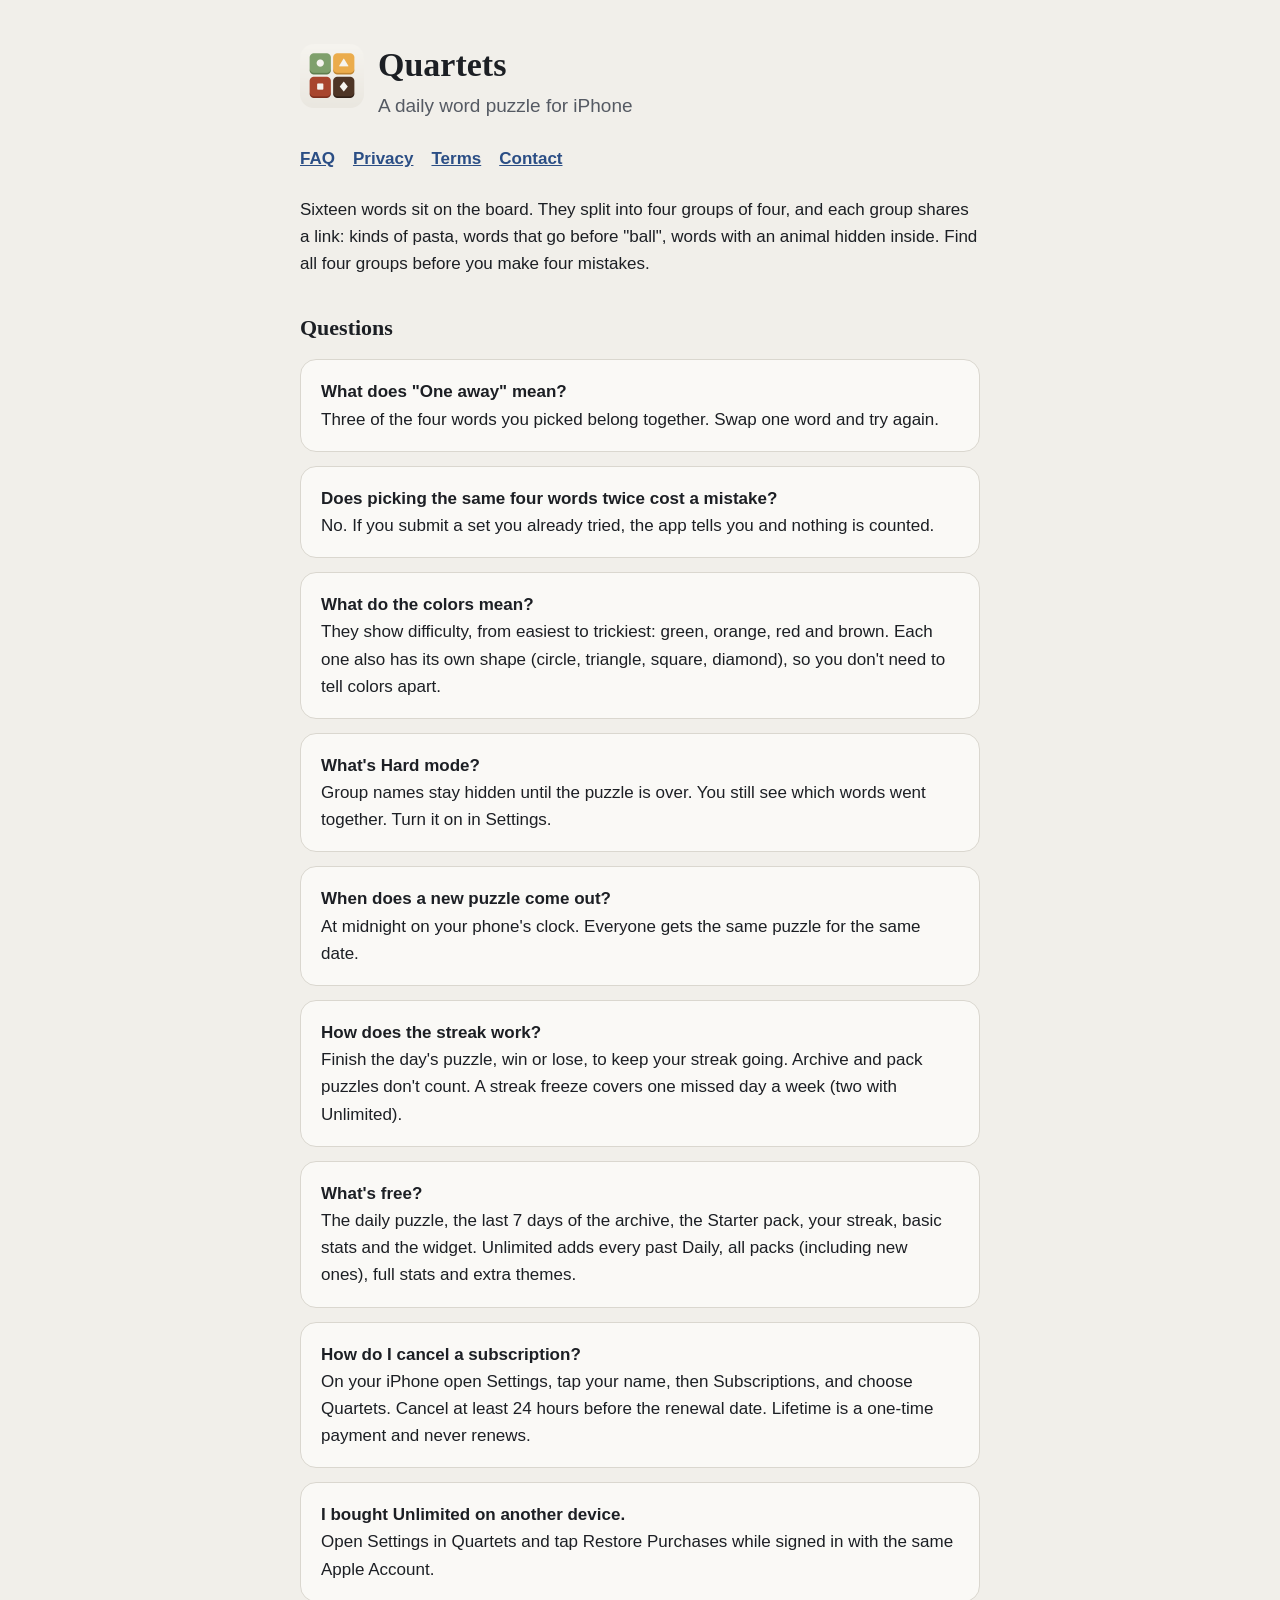
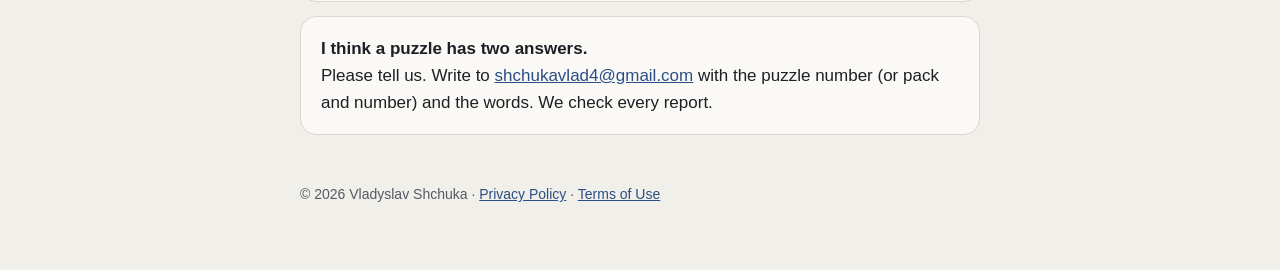
==== index.html @ ff7d20dc "Quartets support, privacy and terms pages" ====
<!doctype html>
<html lang="en"><head><meta charset="utf-8"><meta name="viewport" content="width=device-width,initial-scale=1">
<title>Quartets: Daily Word Groups</title>
<meta name="description" content="A daily word puzzle for iPhone. Sixteen words, four groups of four, four mistakes. Three years of Dailies and six themed packs.">
<link rel="stylesheet" href="style.css"><link rel="icon" href="icon.png"></head>
<body><main>
<header><img src="icon.png" alt=""><div><h1>Quartets</h1><div class="lead">A daily word puzzle for iPhone</div></div></header>
<nav><a href="#faq">FAQ</a><a href="privacy.html">Privacy</a><a href="terms.html">Terms</a><a href="mailto:shchukavlad4@gmail.com?subject=Quartets">Contact</a></nav>

<p>Sixteen words sit on the board. They split into four groups of four, and each group shares a link: kinds of pasta, words that go before "ball", words with an animal hidden inside. Find all four groups before you make four mistakes.</p>

<h2 id="faq">Questions</h2>
<div class="card"><strong>What does "One away" mean?</strong><br>Three of the four words you picked belong together. Swap one word and try again.</div>
<div class="card"><strong>Does picking the same four words twice cost a mistake?</strong><br>No. If you submit a set you already tried, the app tells you and nothing is counted.</div>
<div class="card"><strong>What do the colors mean?</strong><br>They show difficulty, from easiest to trickiest: green, orange, red and brown. Each one also has its own shape (circle, triangle, square, diamond), so you don't need to tell colors apart.</div>
<div class="card"><strong>What's Hard mode?</strong><br>Group names stay hidden until the puzzle is over. You still see which words went together. Turn it on in Settings.</div>
<div class="card"><strong>When does a new puzzle come out?</strong><br>At midnight on your phone's clock. Everyone gets the same puzzle for the same date.</div>
<div class="card"><strong>How does the streak work?</strong><br>Finish the day's puzzle, win or lose, to keep your streak going. Archive and pack puzzles don't count. A streak freeze covers one missed day a week (two with Unlimited).</div>
<div class="card"><strong>What's free?</strong><br>The daily puzzle, the last 7 days of the archive, the Starter pack, your streak, basic stats and the widget. Unlimited adds every past Daily, all packs (including new ones), full stats and extra themes.</div>
<div class="card"><strong>How do I cancel a subscription?</strong><br>On your iPhone open Settings, tap your name, then Subscriptions, and choose Quartets. Cancel at least 24 hours before the renewal date. Lifetime is a one-time payment and never renews.</div>
<div class="card"><strong>I bought Unlimited on another device.</strong><br>Open Settings in Quartets and tap Restore Purchases while signed in with the same Apple Account.</div>
<div class="card"><strong>I think a puzzle has two answers.</strong><br>Please tell us. Write to <a href="mailto:shchukavlad4@gmail.com?subject=Quartets%20puzzle">shchukavlad4@gmail.com</a> with the puzzle number (or pack and number) and the words. We check every report.</div>

<footer>© 2026 Vladyslav Shchuka · <a href="privacy.html">Privacy Policy</a> · <a href="terms.html">Terms of Use</a></footer>
</main></body></html>
---- style.css ----
:root{--paper:#F1EFEA;--card:#FAF9F6;--ink:#1C1F24;--soft:#555A63;--accent:#2B4E85;--rule:#DAD7CF}
@media (prefers-color-scheme:dark){:root{--paper:#141619;--card:#1E2125;--ink:#ECEDEF;--soft:#A9AEB6;--accent:#9DBAEB;--rule:#33373D}}
*{box-sizing:border-box}
body{margin:0;background:var(--paper);color:var(--ink);font:17px/1.6 -apple-system,BlinkMacSystemFont,"Helvetica Neue",sans-serif}
main{max-width:720px;margin:0 auto;padding:32px 20px 64px}
h1,h2{font-family:"New York",ui-serif,Georgia,serif;line-height:1.25}
h1{font-size:34px;margin:12px 0 4px}h2{font-size:22px;margin-top:36px}
a{color:var(--accent)}
.lead{color:var(--soft);font-size:19px}
header{display:flex;align-items:center;gap:14px}
header img{width:64px;height:64px;border-radius:14px}
nav{margin:24px 0;display:flex;gap:18px;flex-wrap:wrap;font-weight:600}
.card{background:var(--card);border:1px solid var(--rule);border-radius:16px;padding:18px 20px;margin:14px 0}
footer{color:var(--soft);font-size:14px;margin-top:48px}
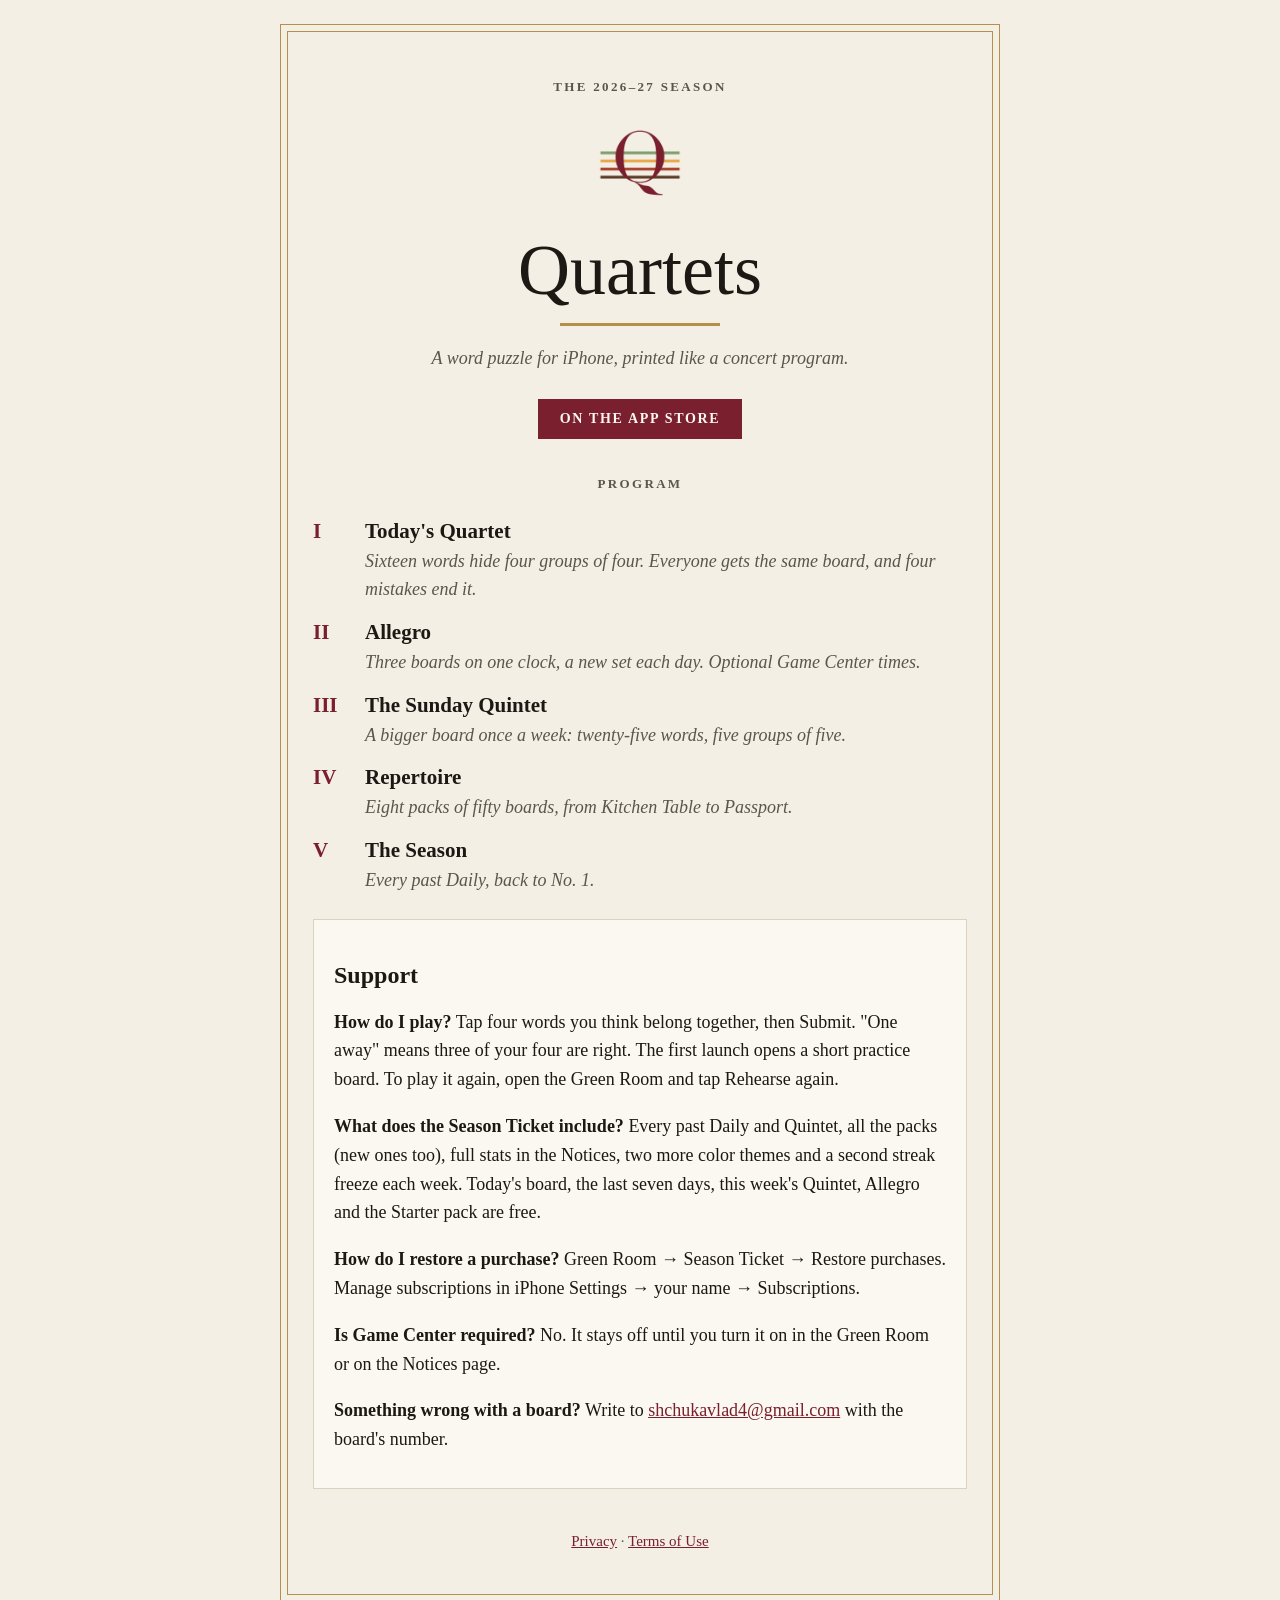
==== commit 7cbe07a0: "Quartets 1.1: program look, Allegro and Quintet, privacy covers Game Center" ====
--- a/index.html
+++ b/index.html
@@ -1,25 +1,33 @@
 <!doctype html>
 <html lang="en"><head><meta charset="utf-8"><meta name="viewport" content="width=device-width,initial-scale=1">
-<title>Quartets: Daily Word Groups</title>
-<meta name="description" content="A daily word puzzle for iPhone. Sixteen words, four groups of four, four mistakes. Three years of Dailies and six themed packs.">
-<link rel="stylesheet" href="style.css"><link rel="icon" href="icon.png"></head>
-<body><main>
-<header><img src="icon.png" alt=""><div><h1>Quartets</h1><div class="lead">A daily word puzzle for iPhone</div></div></header>
-<nav><a href="#faq">FAQ</a><a href="privacy.html">Privacy</a><a href="terms.html">Terms</a><a href="mailto:shchukavlad4@gmail.com?subject=Quartets">Contact</a></nav>
+<title>Quartets</title>
+<meta name="description" content="Quartets is a daily word puzzle for iPhone: sixteen words, four hidden groups. Plus a Sunday Quintet, the Allegro speed round and eight packs.">
+<link rel="stylesheet" href="style.css"></head>
+<body><main class="page">
+<p class="label center">The 2026–27 season</p>
+<img class="icon" src="icon.png" alt="Quartets app icon: a Q over four colored staff lines">
+<h1>Quartets</h1>
+<hr class="rule">
+<p class="center note">A word puzzle for iPhone, printed like a concert program.</p>
+<p class="center"><a class="store" href="https://apps.apple.com/app/id6816981192">On the App Store</a></p>
 
-<p>Sixteen words sit on the board. They split into four groups of four, and each group shares a link: kinds of pasta, words that go before "ball", words with an animal hidden inside. Find all four groups before you make four mistakes.</p>
+<p class="label center" style="margin-top:36px">Program</p>
+<ol class="programme">
+  <li><span class="num">I</span><div><strong>Today's Quartet</strong><span>Sixteen words hide four groups of four. Everyone gets the same board, and four mistakes end it.</span></div></li>
+  <li><span class="num">II</span><div><strong>Allegro</strong><span>Three boards on one clock, a new set each day. Optional Game Center times.</span></div></li>
+  <li><span class="num">III</span><div><strong>The Sunday Quintet</strong><span>A bigger board once a week: twenty-five words, five groups of five.</span></div></li>
+  <li><span class="num">IV</span><div><strong>Repertoire</strong><span>Eight packs of fifty boards, from Kitchen Table to Passport.</span></div></li>
+  <li><span class="num">V</span><div><strong>The Season</strong><span>Every past Daily, back to No. 1.</span></div></li>
+</ol>
 
-<h2 id="faq">Questions</h2>
-<div class="card"><strong>What does "One away" mean?</strong><br>Three of the four words you picked belong together. Swap one word and try again.</div>
-<div class="card"><strong>Does picking the same four words twice cost a mistake?</strong><br>No. If you submit a set you already tried, the app tells you and nothing is counted.</div>
-<div class="card"><strong>What do the colors mean?</strong><br>They show difficulty, from easiest to trickiest: green, orange, red and brown. Each one also has its own shape (circle, triangle, square, diamond), so you don't need to tell colors apart.</div>
-<div class="card"><strong>What's Hard mode?</strong><br>Group names stay hidden until the puzzle is over. You still see which words went together. Turn it on in Settings.</div>
-<div class="card"><strong>When does a new puzzle come out?</strong><br>At midnight on your phone's clock. Everyone gets the same puzzle for the same date.</div>
-<div class="card"><strong>How does the streak work?</strong><br>Finish the day's puzzle, win or lose, to keep your streak going. Archive and pack puzzles don't count. A streak freeze covers one missed day a week (two with Unlimited).</div>
-<div class="card"><strong>What's free?</strong><br>The daily puzzle, the last 7 days of the archive, the Starter pack, your streak, basic stats and the widget. Unlimited adds every past Daily, all packs (including new ones), full stats and extra themes.</div>
-<div class="card"><strong>How do I cancel a subscription?</strong><br>On your iPhone open Settings, tap your name, then Subscriptions, and choose Quartets. Cancel at least 24 hours before the renewal date. Lifetime is a one-time payment and never renews.</div>
-<div class="card"><strong>I bought Unlimited on another device.</strong><br>Open Settings in Quartets and tap Restore Purchases while signed in with the same Apple Account.</div>
-<div class="card"><strong>I think a puzzle has two answers.</strong><br>Please tell us. Write to <a href="mailto:shchukavlad4@gmail.com?subject=Quartets%20puzzle">shchukavlad4@gmail.com</a> with the puzzle number (or pack and number) and the words. We check every report.</div>
+<div class="insert">
+<h2>Support</h2>
+<p><strong>How do I play?</strong> Tap four words you think belong together, then Submit. "One away" means three of your four are right. The first launch opens a short practice board. To play it again, open the Green Room and tap Rehearse again.</p>
+<p><strong>What does the Season Ticket include?</strong> Every past Daily and Quintet, all the packs (new ones too), full stats in the Notices, two more color themes and a second streak freeze each week. Today's board, the last seven days, this week's Quintet, Allegro and the Starter pack are free.</p>
+<p><strong>How do I restore a purchase?</strong> Green Room → Season Ticket → Restore purchases. Manage subscriptions in iPhone Settings → your name → Subscriptions.</p>
+<p><strong>Is Game Center required?</strong> No. It stays off until you turn it on in the Green Room or on the Notices page.</p>
+<p><strong>Something wrong with a board?</strong> Write to <a href="mailto:shchukavlad4@gmail.com?subject=Quartets">shchukavlad4@gmail.com</a> with the board's number.</p>
+</div>
 
-<footer>© 2026 Vladyslav Shchuka · <a href="privacy.html">Privacy Policy</a> · <a href="terms.html">Terms of Use</a></footer>
+<footer><a href="privacy.html">Privacy</a> · <a href="terms.html">Terms of Use</a></footer>
 </main></body></html>
--- a/style.css
+++ b/style.css
@@ -1,14 +1,32 @@
-:root{--paper:#F1EFEA;--card:#FAF9F6;--ink:#1C1F24;--soft:#555A63;--accent:#2B4E85;--rule:#DAD7CF}
-@media (prefers-color-scheme:dark){:root{--paper:#141619;--card:#1E2125;--ink:#ECEDEF;--soft:#A9AEB6;--accent:#9DBAEB;--rule:#33373D}}
-*{box-sizing:border-box}
-body{margin:0;background:var(--paper);color:var(--ink);font:17px/1.6 -apple-system,BlinkMacSystemFont,"Helvetica Neue",sans-serif}
-main{max-width:720px;margin:0 auto;padding:32px 20px 64px}
-h1,h2{font-family:"New York",ui-serif,Georgia,serif;line-height:1.25}
-h1{font-size:34px;margin:12px 0 4px}h2{font-size:22px;margin-top:36px}
-a{color:var(--accent)}
-.lead{color:var(--soft);font-size:19px}
-header{display:flex;align-items:center;gap:14px}
-header img{width:64px;height:64px;border-radius:14px}
-nav{margin:24px 0;display:flex;gap:18px;flex-wrap:wrap;font-weight:600}
-.card{background:var(--card);border:1px solid var(--rule);border-radius:16px;padding:18px 20px;margin:14px 0}
-footer{color:var(--soft);font-size:14px;margin-top:48px}
+/* Quartets: the site is printed like the app's concert programme. System fonts only (no web
+   font requests, so a visit sends nothing to a third party). */
+:root {
+  --paper: #f4efe4; --insert: #fbf8f1; --print: #1c1915; --faded: #5c554a;
+  --house: #7a1f2e; --gilt: #b4914a; --hairline: #dcd2c0;
+  --display: Didot, "Bodoni 72", "Bodoni MT", "Libre Bodoni", Georgia, serif;
+  --text: "New York", "Iowan Old Style", Georgia, serif;
+}
+@media (prefers-color-scheme: dark) {
+  :root { --paper: #15120f; --insert: #201c18; --print: #efe8da; --faded: #b0a696; --house: #e79ca7; --gilt: #c9a55e; --hairline: #3a332c; }
+}
+* { box-sizing: border-box; }
+html { background: var(--paper); }
+body { margin: 0; color: var(--print); font: 18px/1.6 var(--text); }
+.page { max-width: 720px; margin: 24px auto; padding: 40px 32px 48px; border: 1.5px solid var(--gilt); outline: 0.5px solid var(--gilt); outline-offset: -8px; }
+@media (max-width: 760px) { .page { margin: 16px; padding: 28px 20px 36px; } }
+.label { font: 600 13px/1.4 var(--display); letter-spacing: .18em; text-transform: uppercase; color: var(--faded); }
+h1 { font: 400 clamp(44px, 9vw, 72px)/1.05 var(--display); margin: 8px 0 0; text-align: center; }
+h2 { font: 700 24px/1.25 var(--display); margin: 36px 0 8px; }
+.rule { width: 160px; margin: 14px auto; border: 0; border-top: 2px solid var(--gilt); border-bottom: 0.5px solid var(--gilt); height: 3px; }
+.center { text-align: center; }
+.note { font-style: italic; color: var(--faded); }
+a { color: var(--house); }
+.programme { list-style: none; padding: 0; margin: 24px 0; }
+.programme li { display: grid; grid-template-columns: 44px 1fr; gap: 0 8px; margin: 14px 0; }
+.programme .num { font: 700 21px/1.4 var(--display); color: var(--house); }
+.programme strong { font: 700 21px/1.4 var(--display); }
+.programme span { display: block; font-style: italic; color: var(--faded); }
+.icon { display: block; width: 112px; height: 112px; margin: 0 auto 12px; border-radius: 24px; }
+.store { display: inline-block; margin-top: 8px; padding: 12px 22px; background: var(--house); color: var(--insert); text-decoration: none; letter-spacing: .12em; text-transform: uppercase; font: 600 14px var(--display); }
+.insert { background: var(--insert); border: 1px solid var(--hairline); padding: 4px 20px 16px; margin: 24px 0; }
+footer { margin-top: 40px; font-size: 15px; color: var(--faded); text-align: center; }
